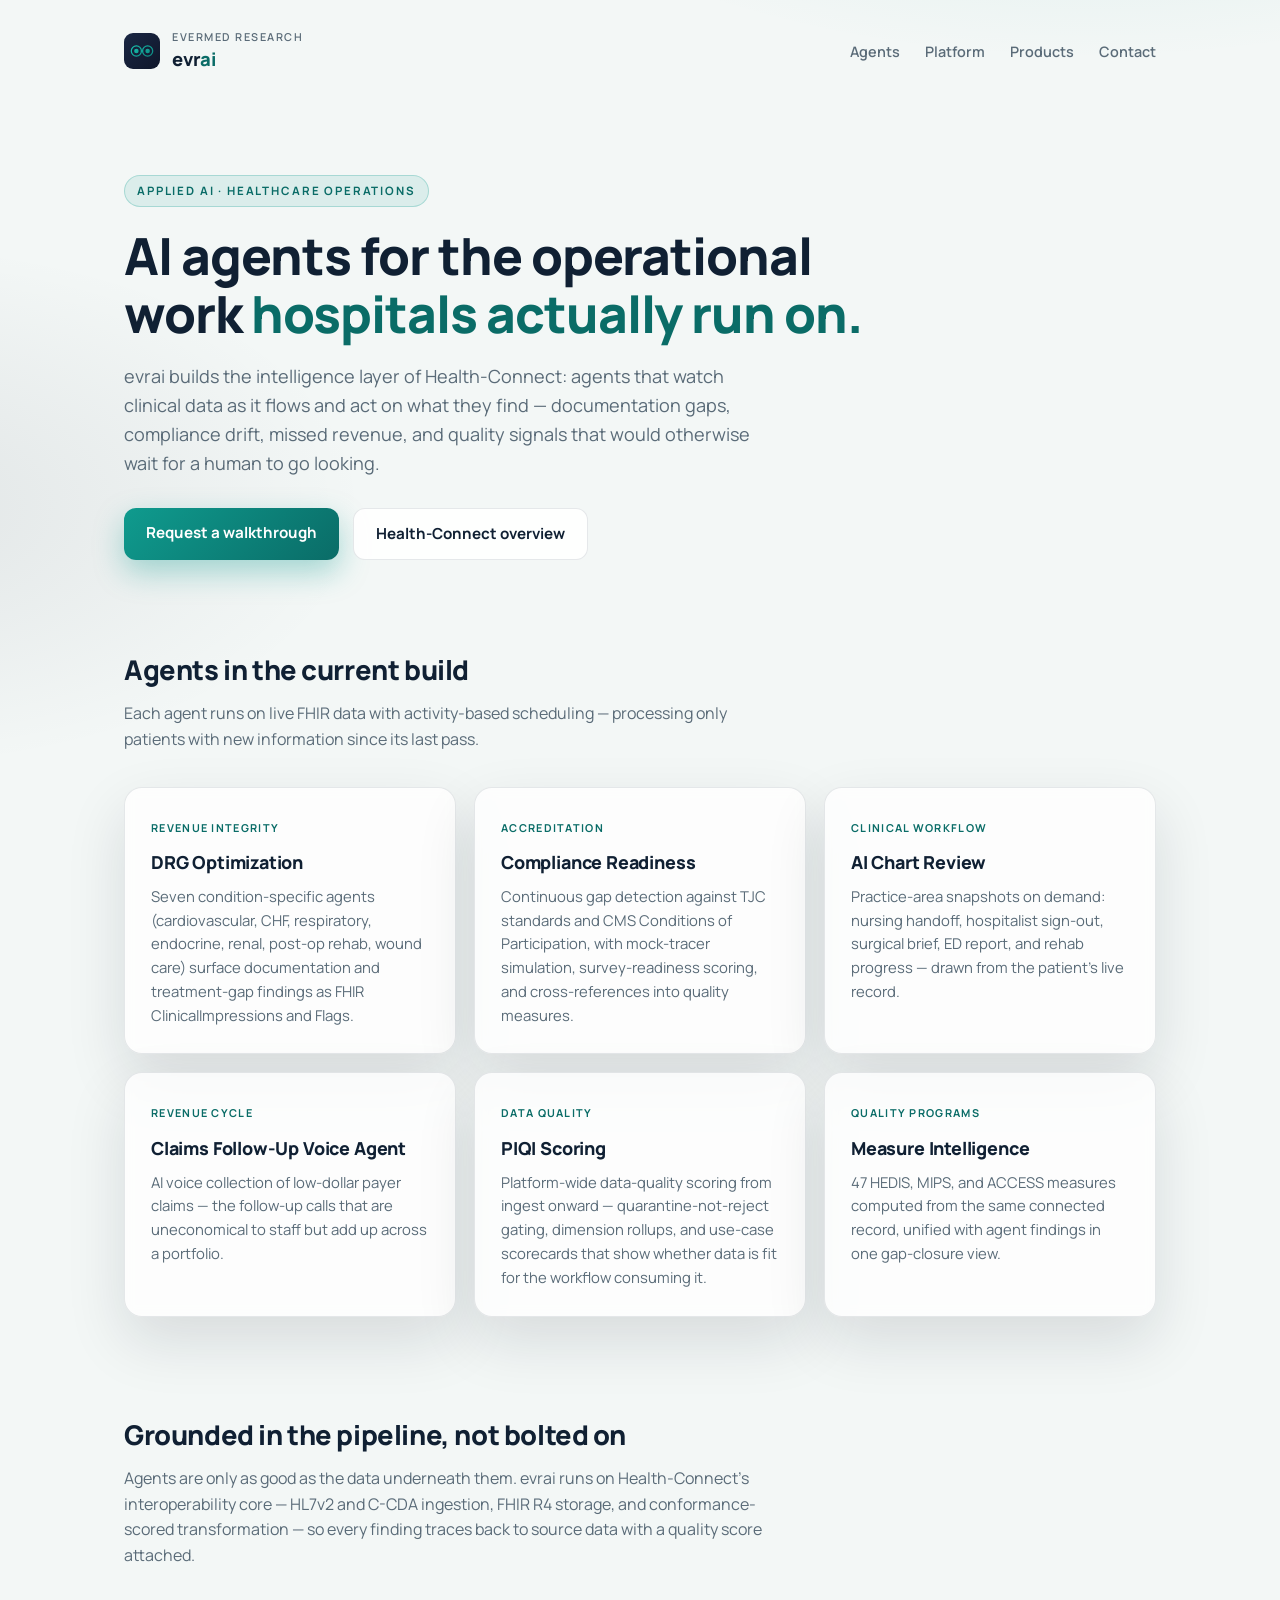
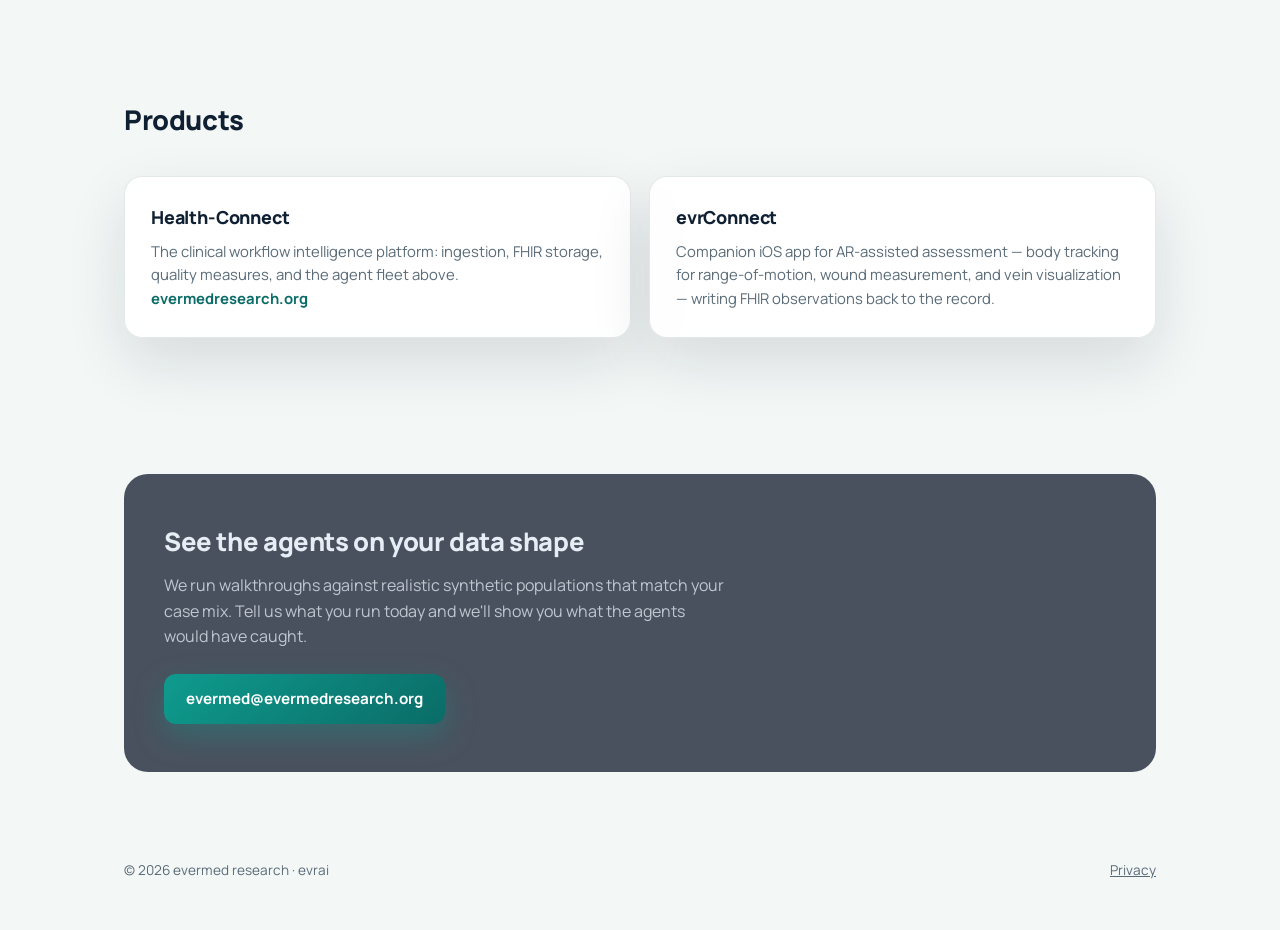
==== index.html @ d5f85b44 "feat: evrai splash site Co-Authored-By: Claude Fable 5 <noreply@anthropic.com>" ====
<!DOCTYPE html>
<html lang="en">
<head>
  <meta charset="utf-8">
  <meta name="viewport" content="width=device-width, initial-scale=1">
  <title>evrai — Applied AI for Healthcare Operations | evermed research</title>
  <meta name="description" content="evrai builds AI agents for the operational work of healthcare: DRG optimization, accreditation compliance, chart review, claims follow-up, and clinical data quality — on top of the Health-Connect interoperability platform.">
  <link rel="icon" type="image/svg+xml" href="logo.svg">
  <link rel="preconnect" href="https://fonts.googleapis.com">
  <link rel="preconnect" href="https://fonts.gstatic.com" crossorigin>
  <link href="https://fonts.googleapis.com/css2?family=Manrope:wght@400;500;600;700;800&display=swap" rel="stylesheet">
  <meta property="og:title" content="evrai — Applied AI for Healthcare Operations">
  <meta property="og:description" content="AI agents for DRG optimization, compliance readiness, chart review, claims follow-up, and clinical data quality.">
  <meta property="og:type" content="website">
  <meta name="theme-color" content="#0f172a">
  <script type="application/ld+json">
  {
    "@context": "https://schema.org",
    "@type": "Organization",
    "name": "evrai",
    "parentOrganization": { "@type": "Organization", "name": "evermed research", "url": "https://www.evermedresearch.org/" },
    "description": "Applied AI for healthcare operations.",
    "email": "evermed@evermedresearch.org"
  }
  </script>
  <style>
    :root {
      --page-bg: #f3f7f6;
      --surface: rgba(255, 255, 255, 0.78);
      --surface-strong: rgba(255, 255, 255, 0.9);
      --surface-dark: rgba(15, 23, 42, 0.74);
      --ink: #102033;
      --muted: #5a6b78;
      --line: rgba(16, 32, 51, 0.1);
      --teal: #0f9b8e;
      --teal-deep: #0a6c67;
      --navy: #0f172a;
      --card-shadow: 0 24px 60px rgba(15, 23, 42, 0.12);
    }
    * { margin: 0; padding: 0; box-sizing: border-box; }
    html { scroll-behavior: smooth; }
    body {
      font-family: "Manrope", -apple-system, BlinkMacSystemFont, sans-serif;
      background:
        radial-gradient(1100px 520px at 85% -10%, rgba(15, 155, 142, 0.14), transparent 60%),
        radial-gradient(900px 480px at -10% 20%, rgba(15, 23, 42, 0.08), transparent 55%),
        var(--page-bg);
      color: var(--ink);
      line-height: 1.6;
      -webkit-font-smoothing: antialiased;
    }
    .wrap { max-width: 1080px; margin: 0 auto; padding: 0 24px; }

    header {
      display: flex; align-items: center; justify-content: space-between;
      padding: 28px 0;
    }
    .brand { display: flex; align-items: center; gap: 12px; text-decoration: none; color: var(--ink); }
    .brand img { width: 36px; height: 36px; border-radius: 9px; }
    .brand .name { font-weight: 800; font-size: 1.15rem; letter-spacing: -0.01em; }
    .brand .name em { font-style: normal; color: var(--teal-deep); }
    .brand .kicker { display: block; font-size: 0.68rem; font-weight: 600; color: var(--muted); letter-spacing: 0.14em; text-transform: uppercase; }
    nav a {
      color: var(--muted); text-decoration: none; font-weight: 600; font-size: 0.9rem;
      margin-left: 22px;
    }
    nav a:hover { color: var(--teal-deep); }

    .hero { padding: 72px 0 40px; max-width: 780px; }
    .hero .eyebrow {
      display: inline-block; font-size: 0.72rem; font-weight: 700; letter-spacing: 0.16em;
      text-transform: uppercase; color: var(--teal-deep);
      background: rgba(15, 155, 142, 0.1); border: 1px solid rgba(15, 155, 142, 0.25);
      padding: 6px 12px; border-radius: 999px; margin-bottom: 20px;
    }
    h1 { font-size: clamp(2.1rem, 5vw, 3.2rem); line-height: 1.12; letter-spacing: -0.02em; font-weight: 800; }
    h1 .accent { color: var(--teal-deep); }
    .hero p.lede { margin-top: 20px; font-size: 1.13rem; color: var(--muted); max-width: 640px; }
    .cta-row { margin-top: 30px; display: flex; gap: 14px; flex-wrap: wrap; }
    .btn {
      display: inline-block; text-decoration: none; font-weight: 700; font-size: 0.95rem;
      padding: 13px 22px; border-radius: 12px; transition: transform 0.15s ease, box-shadow 0.15s ease;
    }
    .btn:hover { transform: translateY(-1px); }
    .btn-primary { background: linear-gradient(135deg, var(--teal), var(--teal-deep)); color: #fff; box-shadow: 0 12px 30px rgba(15, 155, 142, 0.35); }
    .btn-ghost { background: var(--surface-strong); color: var(--ink); border: 1px solid var(--line); }

    section { padding: 48px 0; }
    .section-head { max-width: 640px; margin-bottom: 34px; }
    .section-head h2 { font-size: 1.7rem; letter-spacing: -0.015em; font-weight: 800; }
    .section-head p { margin-top: 10px; color: var(--muted); }

    .grid { display: grid; grid-template-columns: repeat(auto-fit, minmax(280px, 1fr)); gap: 18px; }
    .card {
      background: var(--surface); border: 1px solid var(--line); border-radius: 18px;
      padding: 26px; box-shadow: var(--card-shadow); backdrop-filter: blur(6px);
    }
    .card .tag {
      display: inline-block; font-size: 0.68rem; font-weight: 700; letter-spacing: 0.12em;
      text-transform: uppercase; color: var(--teal-deep); margin-bottom: 12px;
    }
    .card h3 { font-size: 1.12rem; font-weight: 800; margin-bottom: 8px; letter-spacing: -0.01em; }
    .card p { font-size: 0.93rem; color: var(--muted); }

    .products .card { background: var(--surface-strong); }
    .products .card a { color: var(--teal-deep); font-weight: 700; text-decoration: none; }
    .products .card a:hover { text-decoration: underline; }

    .contact {
      background: var(--surface-dark); border-radius: 24px; color: #e6edf5;
      padding: 48px 40px; margin: 40px 0 0;
    }
    .contact h2 { font-size: 1.6rem; font-weight: 800; letter-spacing: -0.015em; }
    .contact p { margin-top: 10px; color: rgba(230, 237, 245, 0.75); max-width: 560px; }
    .contact .btn-primary { margin-top: 24px; }

    footer { padding: 40px 0 48px; color: var(--muted); font-size: 0.85rem; display: flex; justify-content: space-between; flex-wrap: wrap; gap: 10px; }
    footer a { color: var(--muted); }
    @media (max-width: 640px) {
      nav { display: none; }
      .contact { padding: 36px 24px; }
    }
  </style>
</head>
<body>
  <div class="wrap">
    <header>
      <a class="brand" href="/">
        <img src="logo.svg" alt="evrai logo">
        <span>
          <span class="kicker">evermed research</span>
          <span class="name">evr<em>ai</em></span>
        </span>
      </a>
      <nav>
        <a href="#agents">Agents</a>
        <a href="#platform">Platform</a>
        <a href="#products">Products</a>
        <a href="#contact">Contact</a>
      </nav>
    </header>

    <div class="hero">
      <span class="eyebrow">Applied AI · Healthcare Operations</span>
      <h1>AI agents for the operational work <span class="accent">hospitals actually run on.</span></h1>
      <p class="lede">
        evrai builds the intelligence layer of Health-Connect: agents that watch clinical data
        as it flows and act on what they find — documentation gaps, compliance drift, missed
        revenue, and quality signals that would otherwise wait for a human to go looking.
      </p>
      <div class="cta-row">
        <a class="btn btn-primary" href="#contact">Request a walkthrough</a>
        <a class="btn btn-ghost" href="https://www.evermedresearch.org/">Health-Connect overview</a>
      </div>
    </div>

    <section id="agents">
      <div class="section-head">
        <h2>Agents in the current build</h2>
        <p>Each agent runs on live FHIR data with activity-based scheduling — processing only patients with new information since its last pass.</p>
      </div>
      <div class="grid">
        <div class="card">
          <span class="tag">Revenue Integrity</span>
          <h3>DRG Optimization</h3>
          <p>Seven condition-specific agents (cardiovascular, CHF, respiratory, endocrine, renal, post-op rehab, wound care) surface documentation and treatment-gap findings as FHIR ClinicalImpressions and Flags.</p>
        </div>
        <div class="card">
          <span class="tag">Accreditation</span>
          <h3>Compliance Readiness</h3>
          <p>Continuous gap detection against TJC standards and CMS Conditions of Participation, with mock-tracer simulation, survey-readiness scoring, and cross-references into quality measures.</p>
        </div>
        <div class="card">
          <span class="tag">Clinical Workflow</span>
          <h3>AI Chart Review</h3>
          <p>Practice-area snapshots on demand: nursing handoff, hospitalist sign-out, surgical brief, ED report, and rehab progress — drawn from the patient's live record.</p>
        </div>
        <div class="card">
          <span class="tag">Revenue Cycle</span>
          <h3>Claims Follow-Up Voice Agent</h3>
          <p>AI voice collection of low-dollar payer claims — the follow-up calls that are uneconomical to staff but add up across a portfolio.</p>
        </div>
        <div class="card">
          <span class="tag">Data Quality</span>
          <h3>PIQI Scoring</h3>
          <p>Platform-wide data-quality scoring from ingest onward — quarantine-not-reject gating, dimension rollups, and use-case scorecards that show whether data is fit for the workflow consuming it.</p>
        </div>
        <div class="card">
          <span class="tag">Quality Programs</span>
          <h3>Measure Intelligence</h3>
          <p>47 HEDIS, MIPS, and ACCESS measures computed from the same connected record, unified with agent findings in one gap-closure view.</p>
        </div>
      </div>
    </section>

    <section id="platform">
      <div class="section-head">
        <h2>Grounded in the pipeline, not bolted on</h2>
        <p>Agents are only as good as the data underneath them. evrai runs on Health-Connect's interoperability core — HL7v2 and C-CDA ingestion, FHIR R4 storage, and conformance-scored transformation — so every finding traces back to source data with a quality score attached.</p>
      </div>
    </section>

    <section id="products" class="products">
      <div class="section-head">
        <h2>Products</h2>
      </div>
      <div class="grid">
        <div class="card">
          <h3>Health-Connect</h3>
          <p>The clinical workflow intelligence platform: ingestion, FHIR storage, quality measures, and the agent fleet above. <a href="https://www.evermedresearch.org/">evermedresearch.org</a></p>
        </div>
        <div class="card">
          <h3>evrConnect</h3>
          <p>Companion iOS app for AR-assisted assessment — body tracking for range-of-motion, wound measurement, and vein visualization — writing FHIR observations back to the record.</p>
        </div>
      </div>
    </section>

    <section id="contact">
      <div class="contact">
        <h2>See the agents on your data shape</h2>
        <p>We run walkthroughs against realistic synthetic populations that match your case mix. Tell us what you run today and we'll show you what the agents would have caught.</p>
        <a class="btn btn-primary" href="mailto:evermed@evermedresearch.org?subject=evrai%20walkthrough%20request">evermed@evermedresearch.org</a>
      </div>
    </section>

    <footer>
      <span>© 2026 evermed research · evrai</span>
      <span><a href="https://www.evermedresearch.org/privacy.html">Privacy</a></span>
    </footer>
  </div>
</body>
</html>
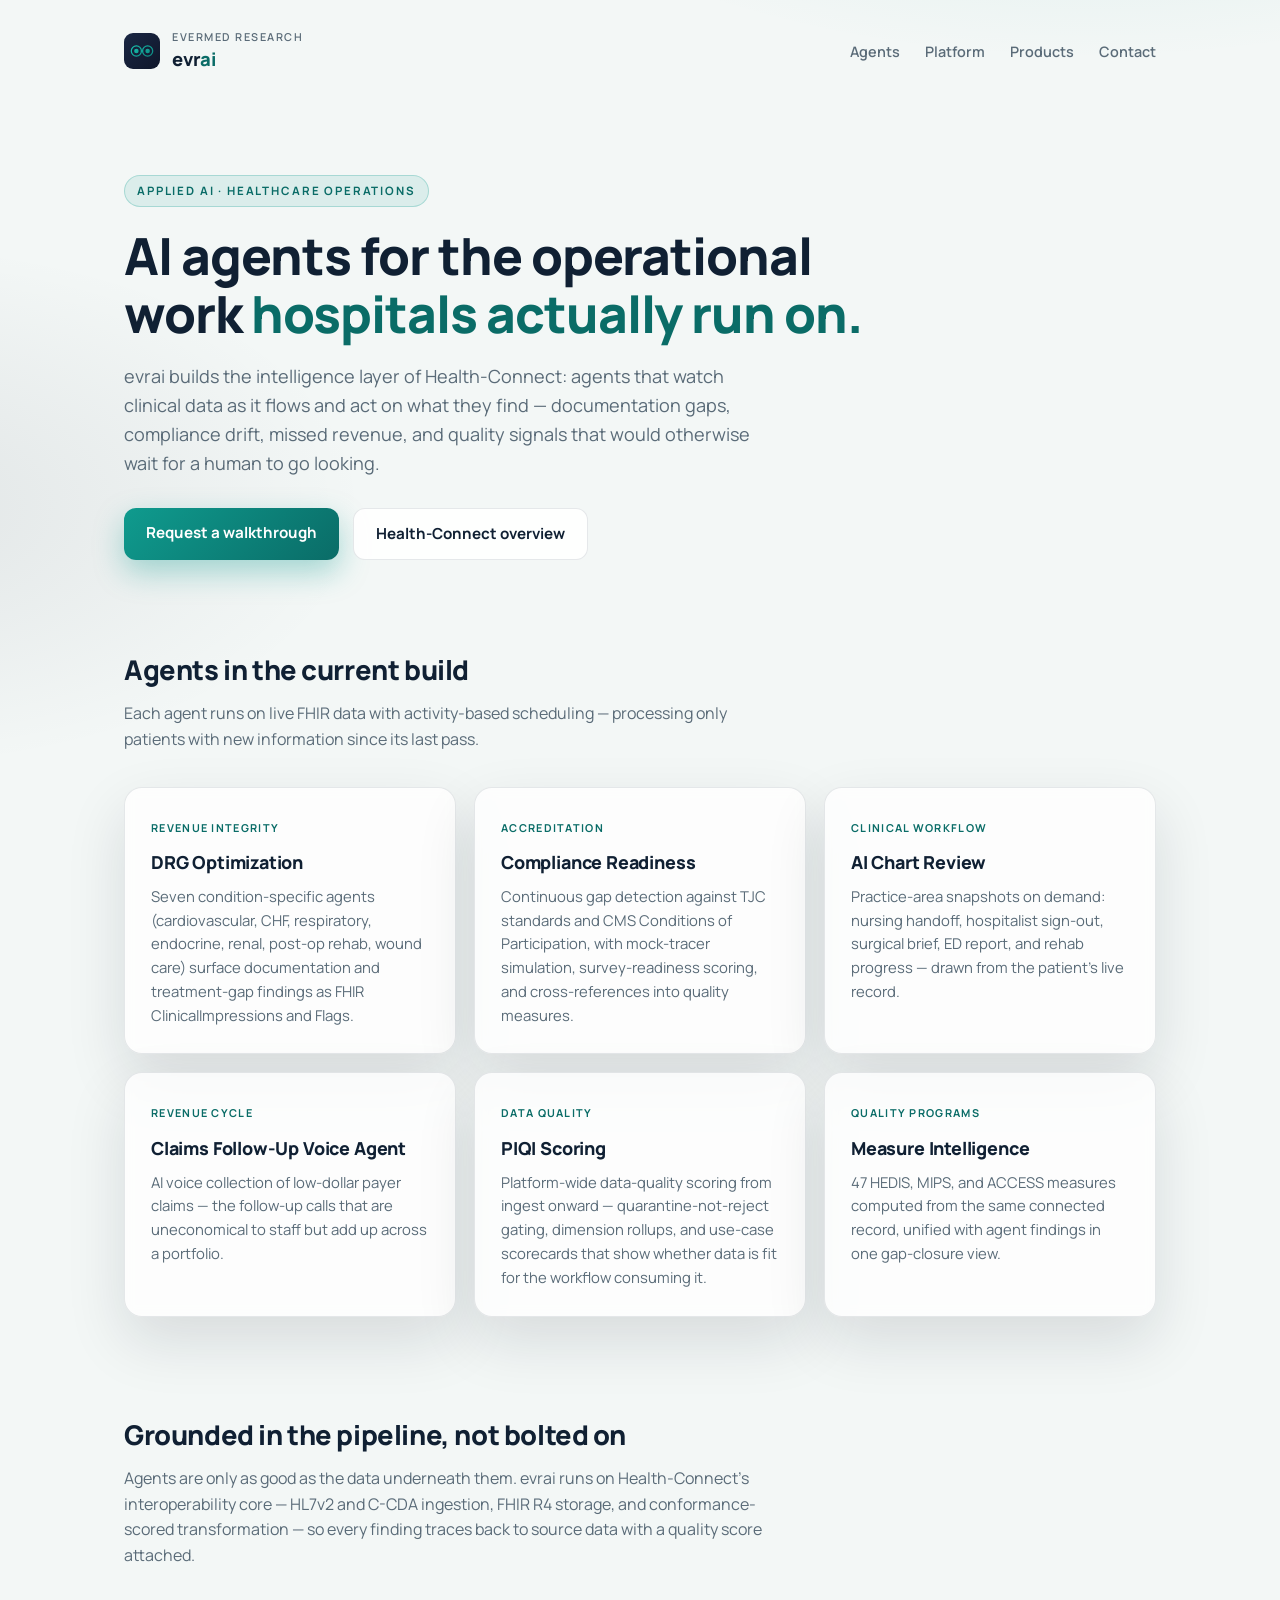
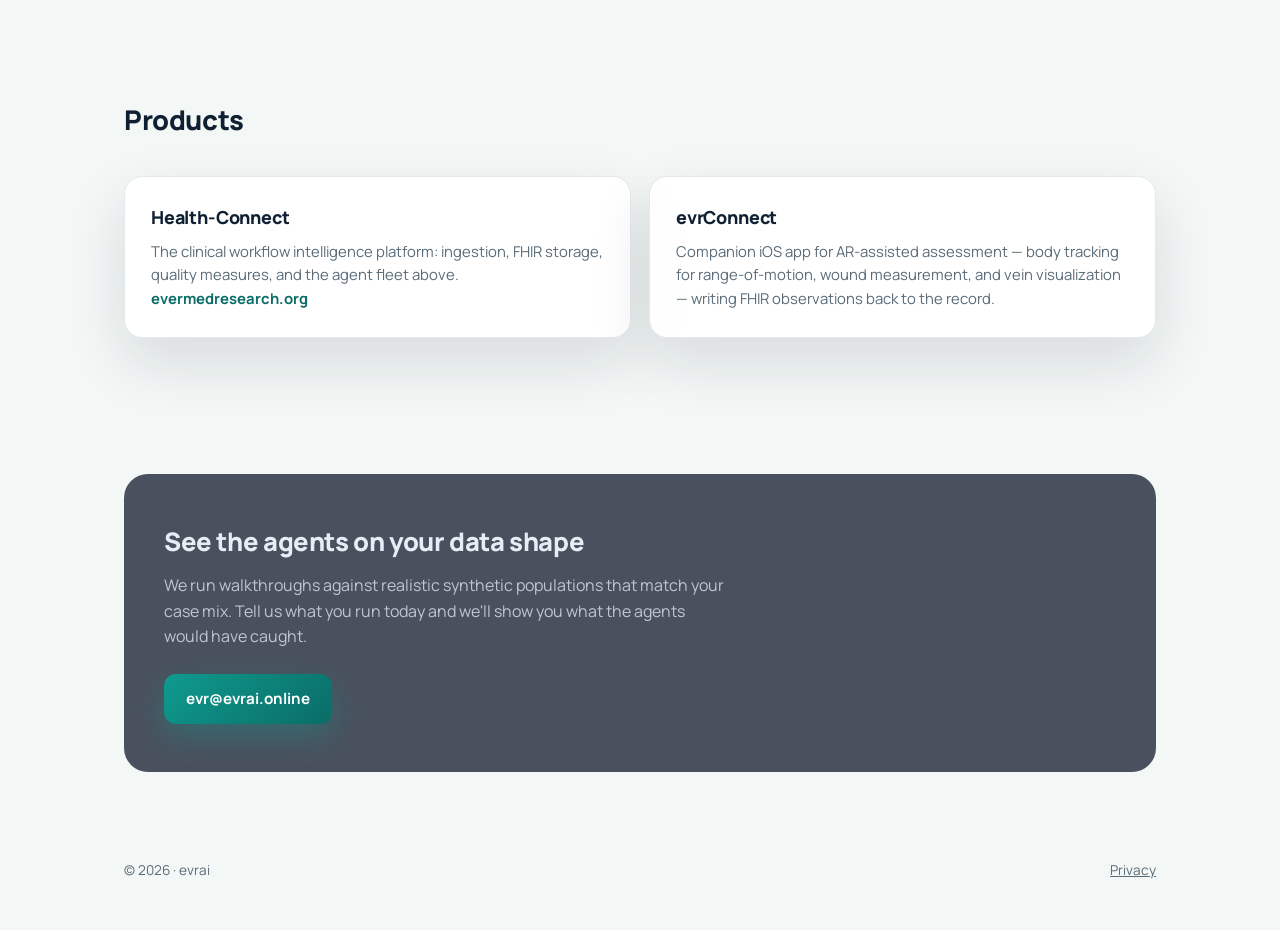
==== commit 69104f13: "Update contact email and footer information" ====
--- a/index.html
+++ b/index.html
@@ -20,7 +20,7 @@
     "name": "evrai",
     "parentOrganization": { "@type": "Organization", "name": "evermed research", "url": "https://www.evermedresearch.org/" },
     "description": "Applied AI for healthcare operations.",
-    "email": "evermed@evermedresearch.org"
+    "email": "evr@evrai.online"
   }
   </script>
   <style>
@@ -220,12 +220,12 @@
       <div class="contact">
         <h2>See the agents on your data shape</h2>
         <p>We run walkthroughs against realistic synthetic populations that match your case mix. Tell us what you run today and we'll show you what the agents would have caught.</p>
-        <a class="btn btn-primary" href="mailto:evermed@evermedresearch.org?subject=evrai%20walkthrough%20request">evermed@evermedresearch.org</a>
+        <a class="btn btn-primary" href="mailto:evr@evrai.online?subject=evrai%20walkthrough%20request">evr@evrai.online</a>
       </div>
     </section>
 
     <footer>
-      <span>© 2026 evermed research · evrai</span>
+      <span>© 2026 · evrai</span>
       <span><a href="https://www.evermedresearch.org/privacy.html">Privacy</a></span>
     </footer>
   </div>
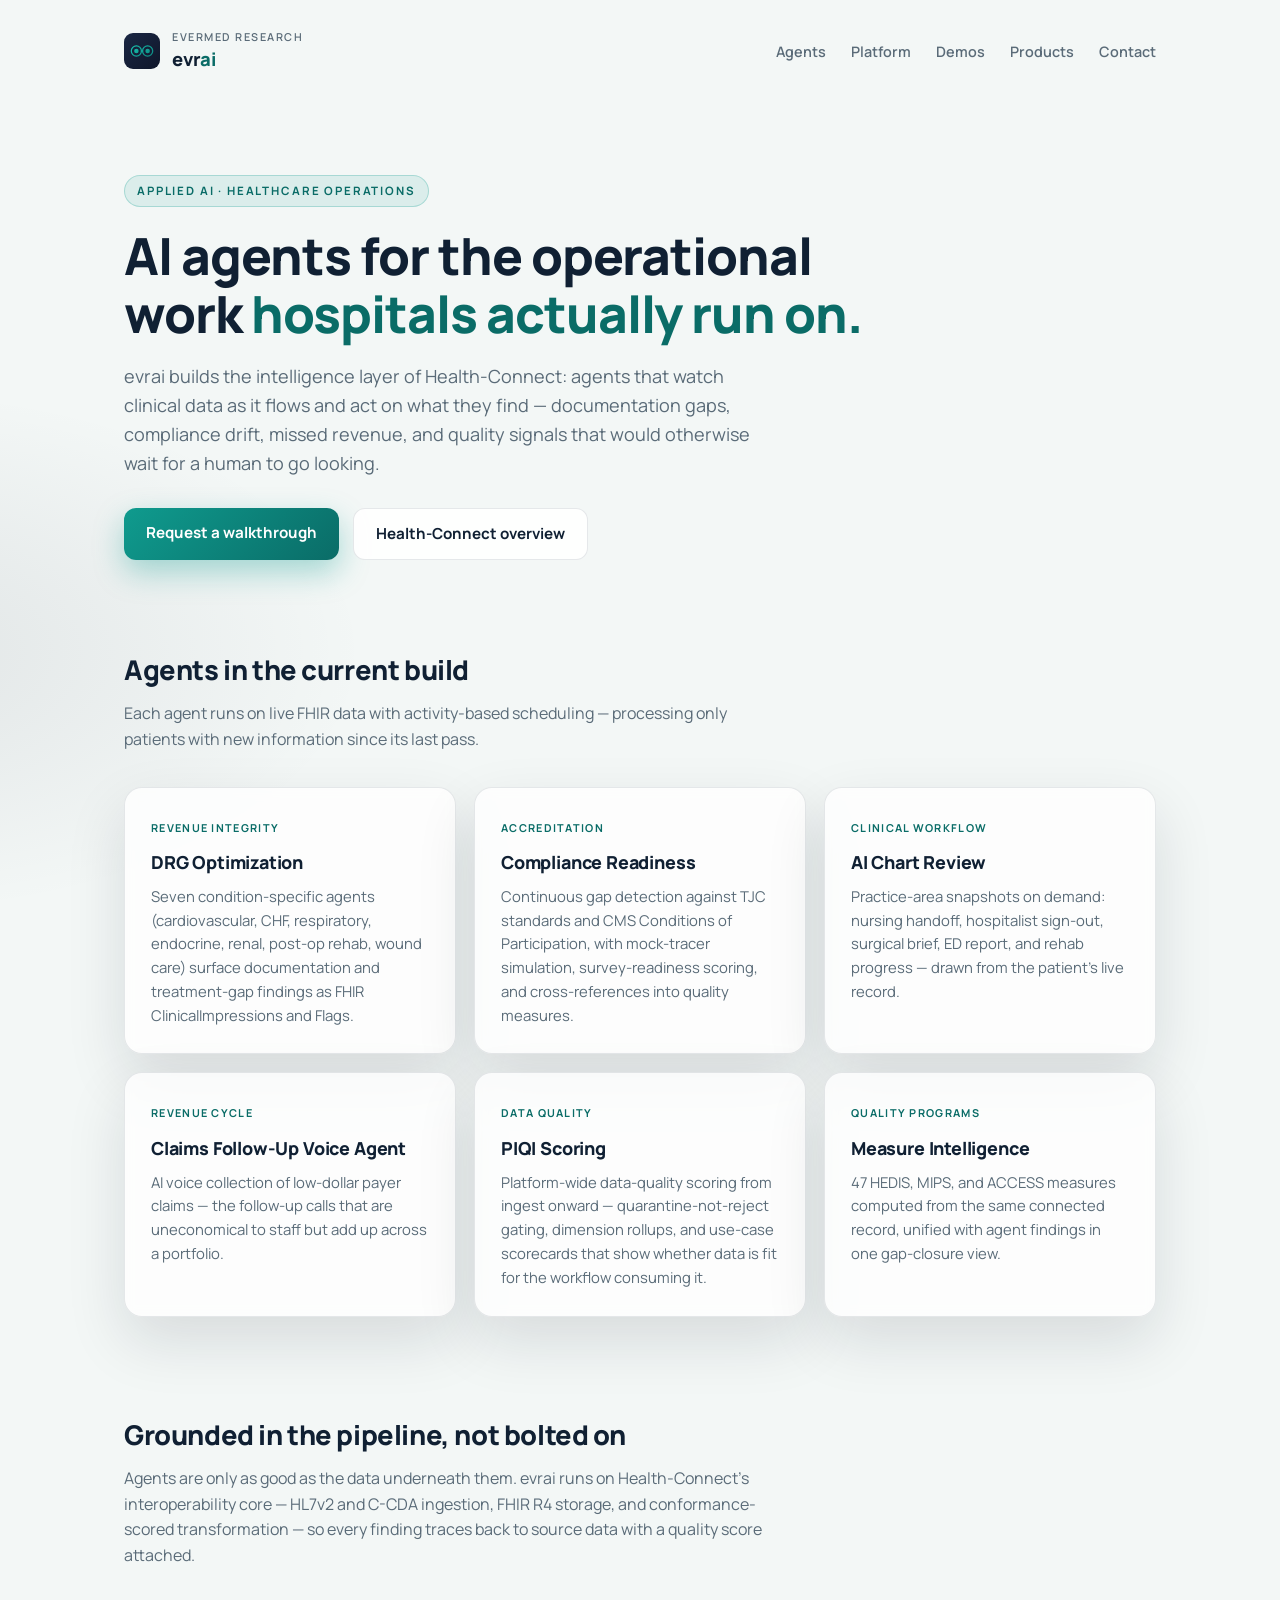
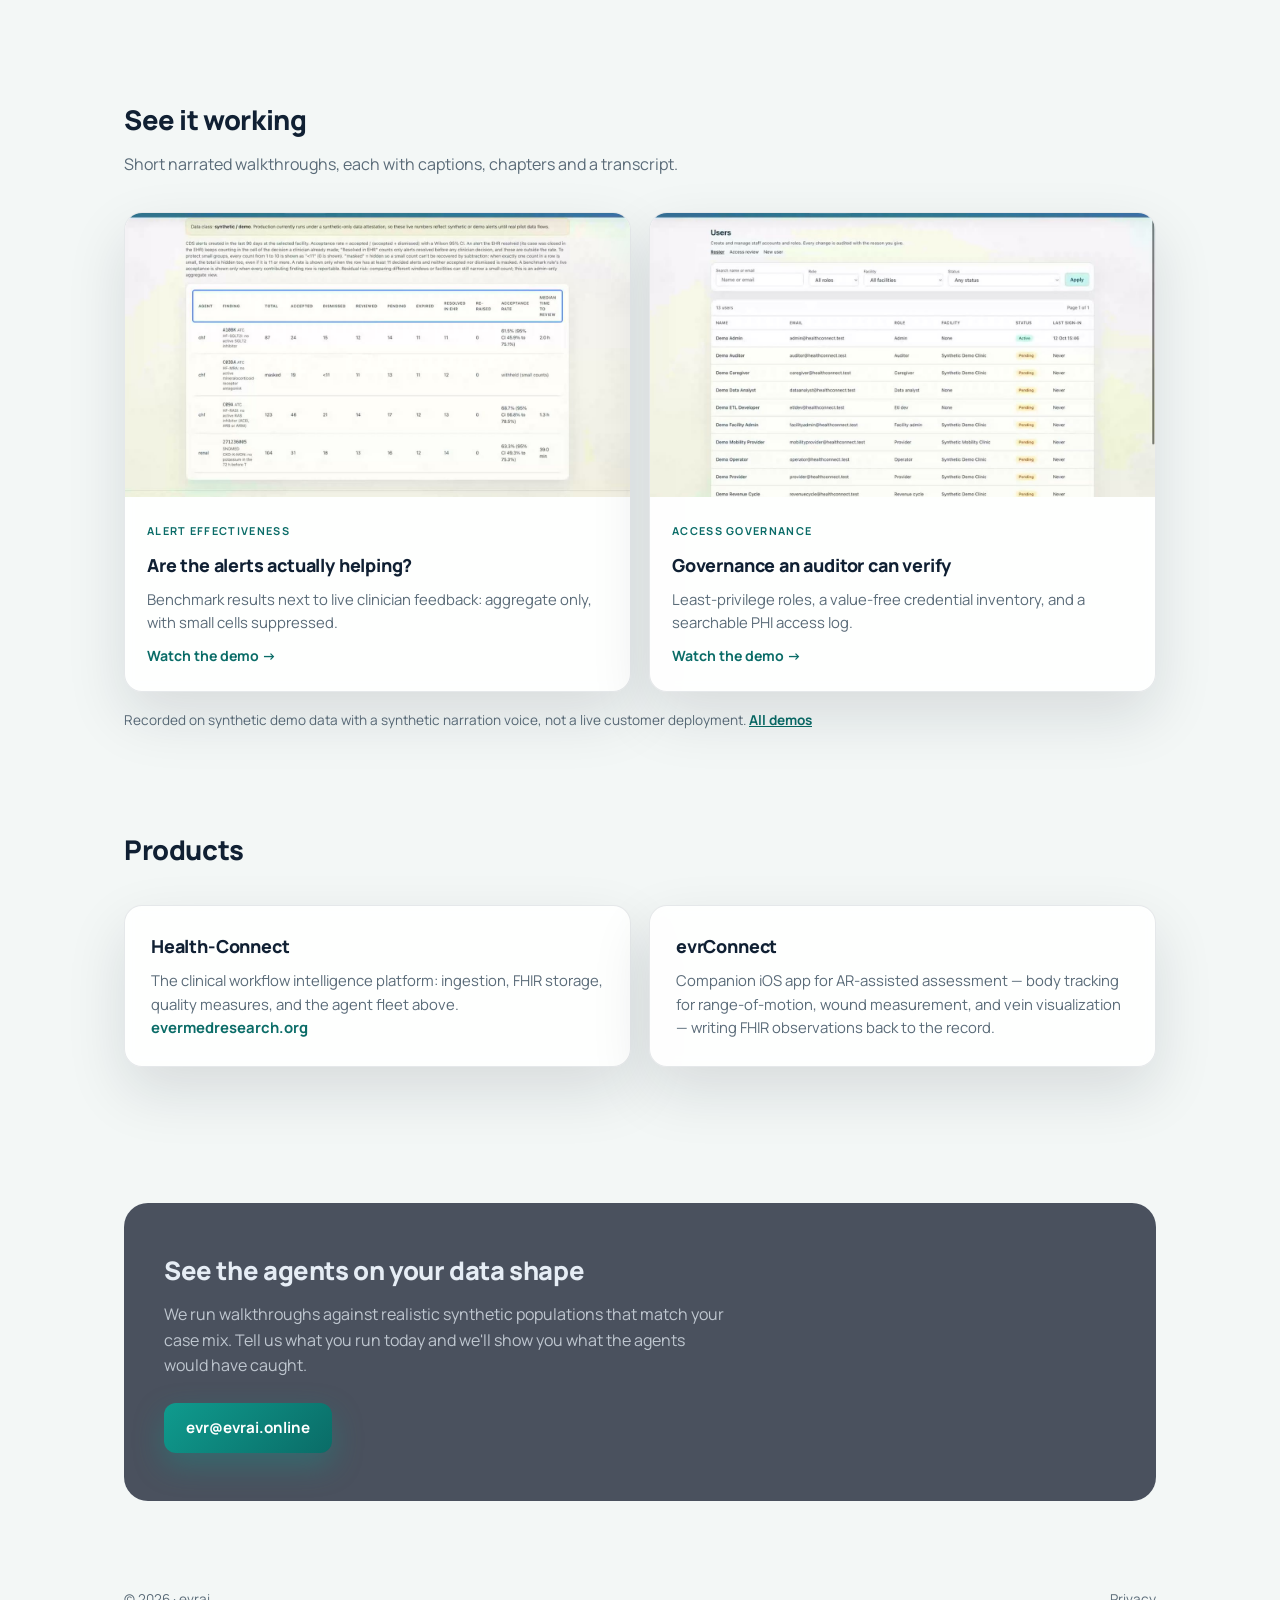
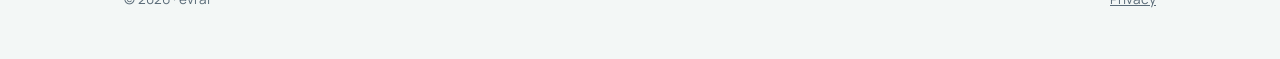
==== commit 4c618e5d: "feat: narrated demo watch pages (alert effectiveness, access governance) Adds /demos/ with one watch" ====
--- a/index.html
+++ b/index.html
@@ -12,6 +12,8 @@
   <meta property="og:title" content="evrai — Applied AI for Healthcare Operations">
   <meta property="og:description" content="AI agents for DRG optimization, compliance readiness, chart review, claims follow-up, and clinical data quality.">
   <meta property="og:type" content="website">
+  <meta property="og:url" content="https://evrai.online/">
+  <link rel="canonical" href="https://evrai.online/">
   <meta name="theme-color" content="#0f172a">
   <script type="application/ld+json">
   {
@@ -106,6 +108,14 @@
     .products .card a { color: var(--teal-deep); font-weight: 700; text-decoration: none; }
     .products .card a:hover { text-decoration: underline; }
 
+    .demos .demo-card { display: flex; flex-direction: column; padding: 0; overflow: hidden; text-decoration: none; color: var(--ink); background: var(--surface-strong); transition: transform 0.15s ease; }
+    .demos .demo-card:hover { transform: translateY(-2px); }
+    .demos .demo-card img { display: block; width: 100%; height: auto; aspect-ratio: 16 / 9; object-fit: cover; background: var(--navy); }
+    .demos .demo-card .body { padding: 20px 22px 22px; }
+    .demos .demo-card .watch { display: inline-block; margin-top: 10px; font-size: 0.88rem; font-weight: 700; color: var(--teal-deep); }
+    .demos .note { margin-top: 18px; font-size: 0.85rem; color: var(--muted); }
+    .demos .note a { color: var(--teal-deep); font-weight: 700; }
+
     .contact {
       background: var(--surface-dark); border-radius: 24px; color: #e6edf5;
       padding: 48px 40px; margin: 40px 0 0;
@@ -135,6 +145,7 @@
       <nav>
         <a href="#agents">Agents</a>
         <a href="#platform">Platform</a>
+        <a href="/demos/">Demos</a>
         <a href="#products">Products</a>
         <a href="#contact">Contact</a>
       </nav>
@@ -200,6 +211,34 @@
       </div>
     </section>
 
+    <section id="demos" class="demos">
+      <div class="section-head">
+        <h2>See it working</h2>
+        <p>Short narrated walkthroughs, each with captions, chapters and a transcript.</p>
+      </div>
+      <div class="grid">
+        <a class="card demo-card" href="/demos/cds-alert-effectiveness/">
+          <img src="/demos/cds-alert-effectiveness/player.jpg" alt="" width="1280" height="800" loading="lazy">
+          <div class="body">
+            <span class="tag">Alert effectiveness</span>
+            <h3>Are the alerts actually helping?</h3>
+            <p>Benchmark results next to live clinician feedback: aggregate only, with small cells suppressed.</p>
+            <span class="watch">Watch the demo →</span>
+          </div>
+        </a>
+        <a class="card demo-card" href="/demos/access-governance/">
+          <img src="/demos/access-governance/player.jpg" alt="" width="1280" height="800" loading="lazy">
+          <div class="body">
+            <span class="tag">Access governance</span>
+            <h3>Governance an auditor can verify</h3>
+            <p>Least-privilege roles, a value-free credential inventory, and a searchable PHI access log.</p>
+            <span class="watch">Watch the demo →</span>
+          </div>
+        </a>
+      </div>
+      <p class="note">Recorded on synthetic demo data with a synthetic narration voice, not a live customer deployment. <a href="/demos/">All demos</a></p>
+    </section>
+
     <section id="products" class="products">
       <div class="section-head">
         <h2>Products</h2>
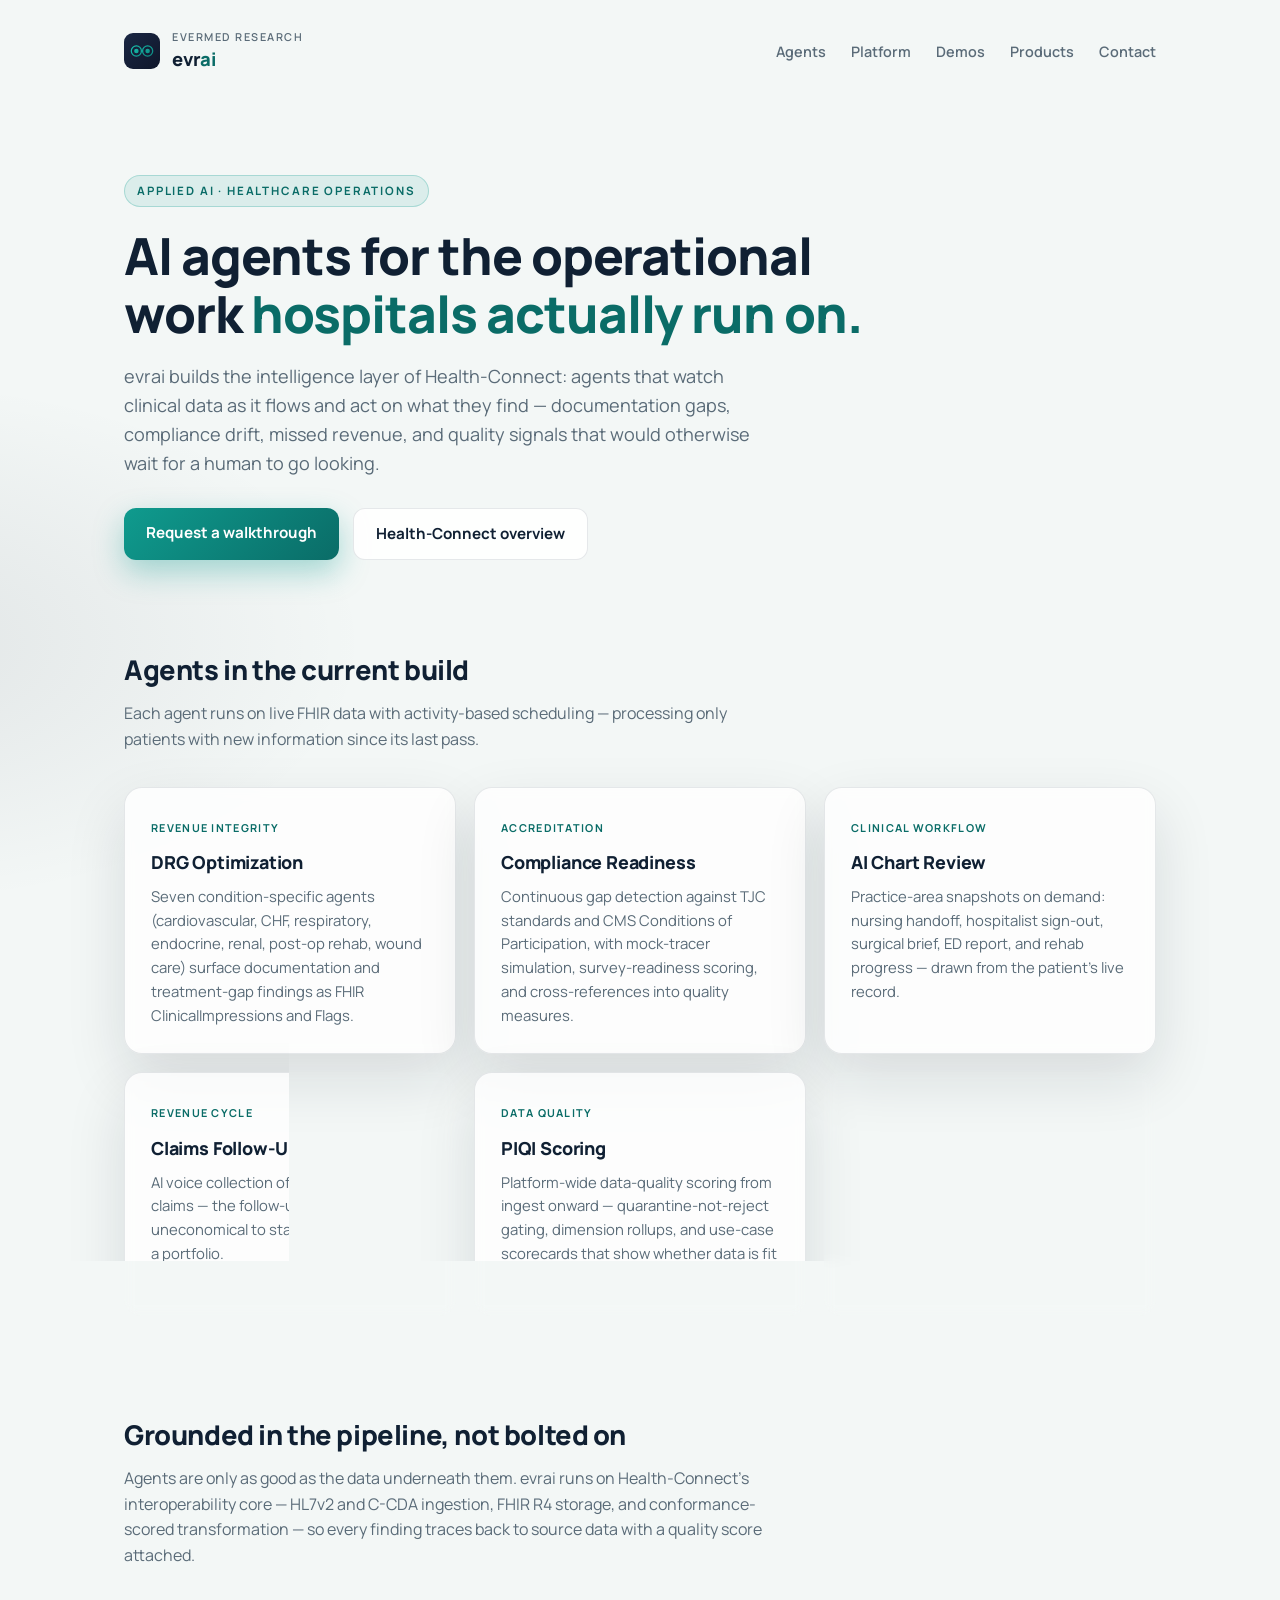
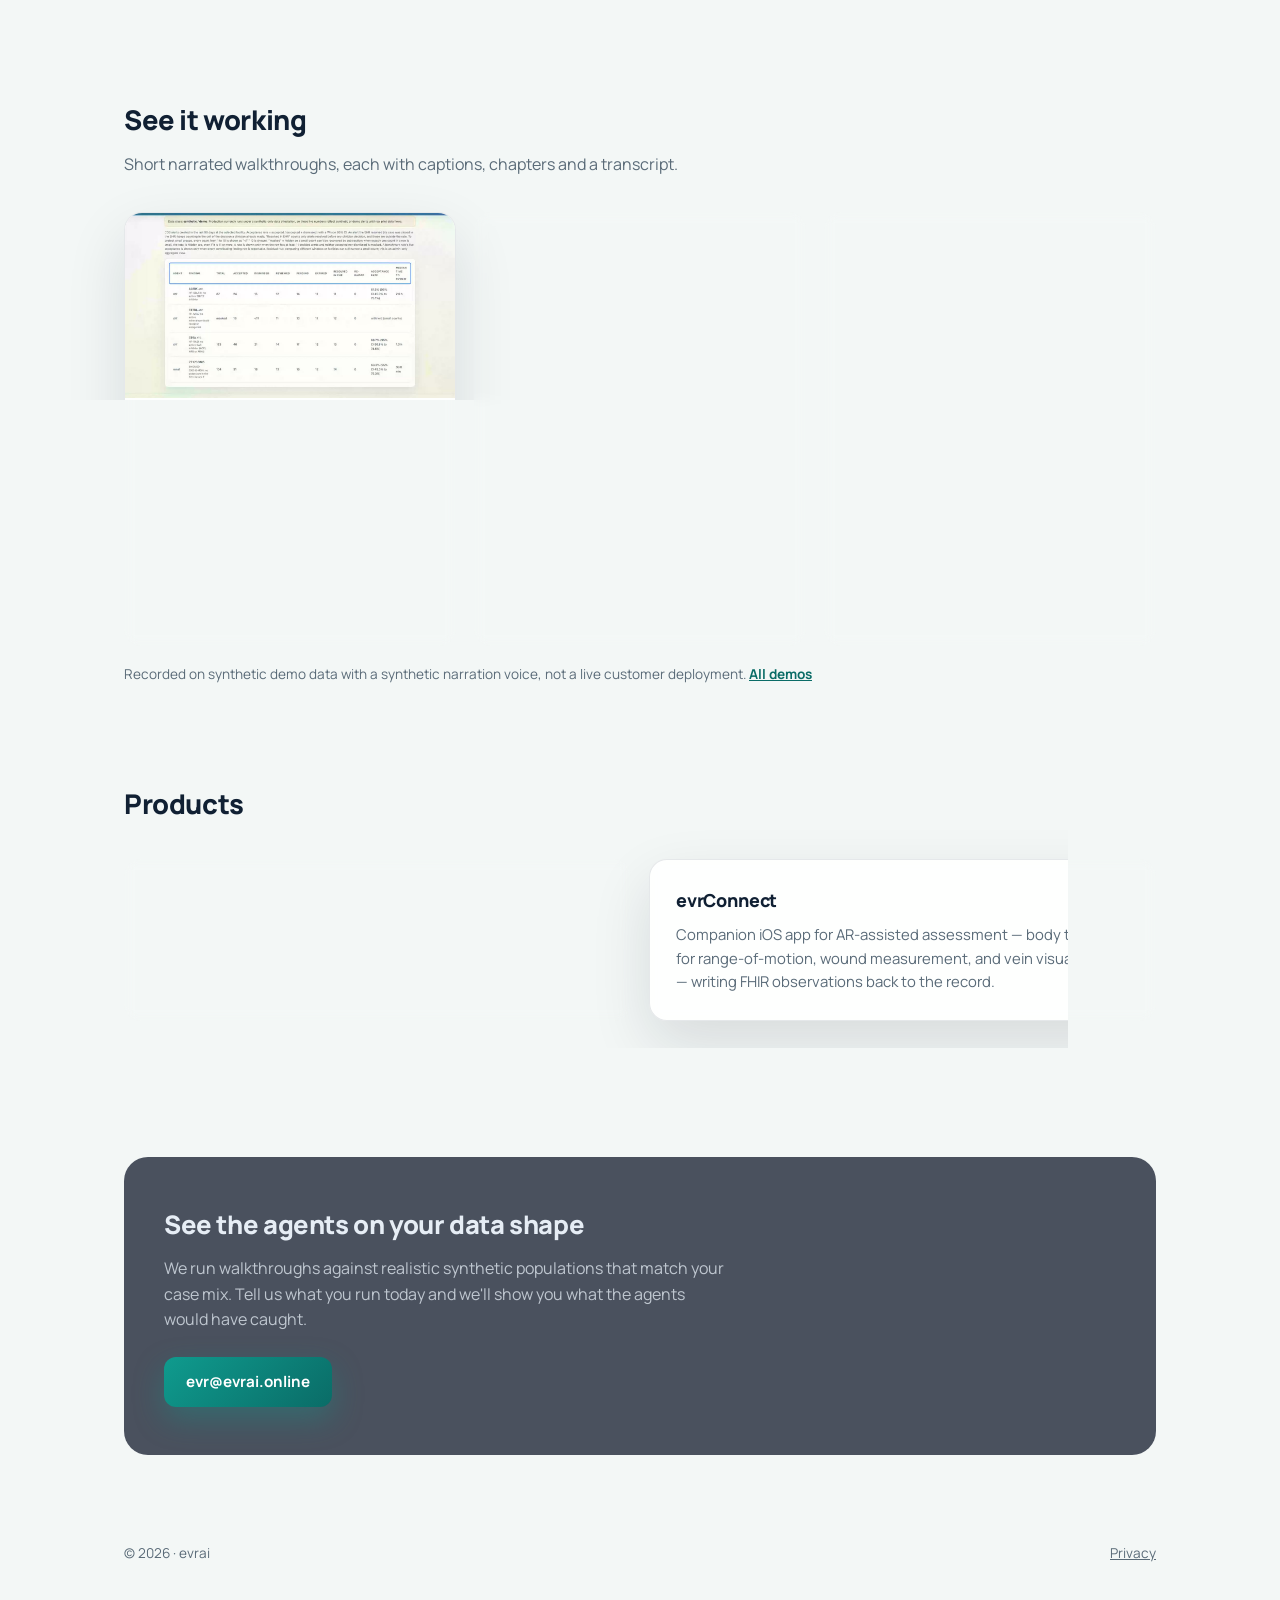
==== commit cd96f339: "feat: publish the EHR write-back (sandbox) demo Adds the EHR write-back watch page, its homepage car" ====
--- a/index.html
+++ b/index.html
@@ -235,6 +235,15 @@
             <span class="watch">Watch the demo →</span>
           </div>
         </a>
+        <a class="card demo-card" href="/demos/ehr-write-back/">
+          <img src="/demos/ehr-write-back/player.jpg" alt="" width="1280" height="800" loading="lazy">
+          <div class="body">
+            <span class="tag">EHR write-back · sandbox only</span>
+            <h3>Designed for the EHR providers already use</h3>
+            <p>Routing, pause controls and an audited needs-attention list for alerts written back to the EHR.</p>
+            <span class="watch">Watch the demo →</span>
+          </div>
+        </a>
       </div>
       <p class="note">Recorded on synthetic demo data with a synthetic narration voice, not a live customer deployment. <a href="/demos/">All demos</a></p>
     </section>
